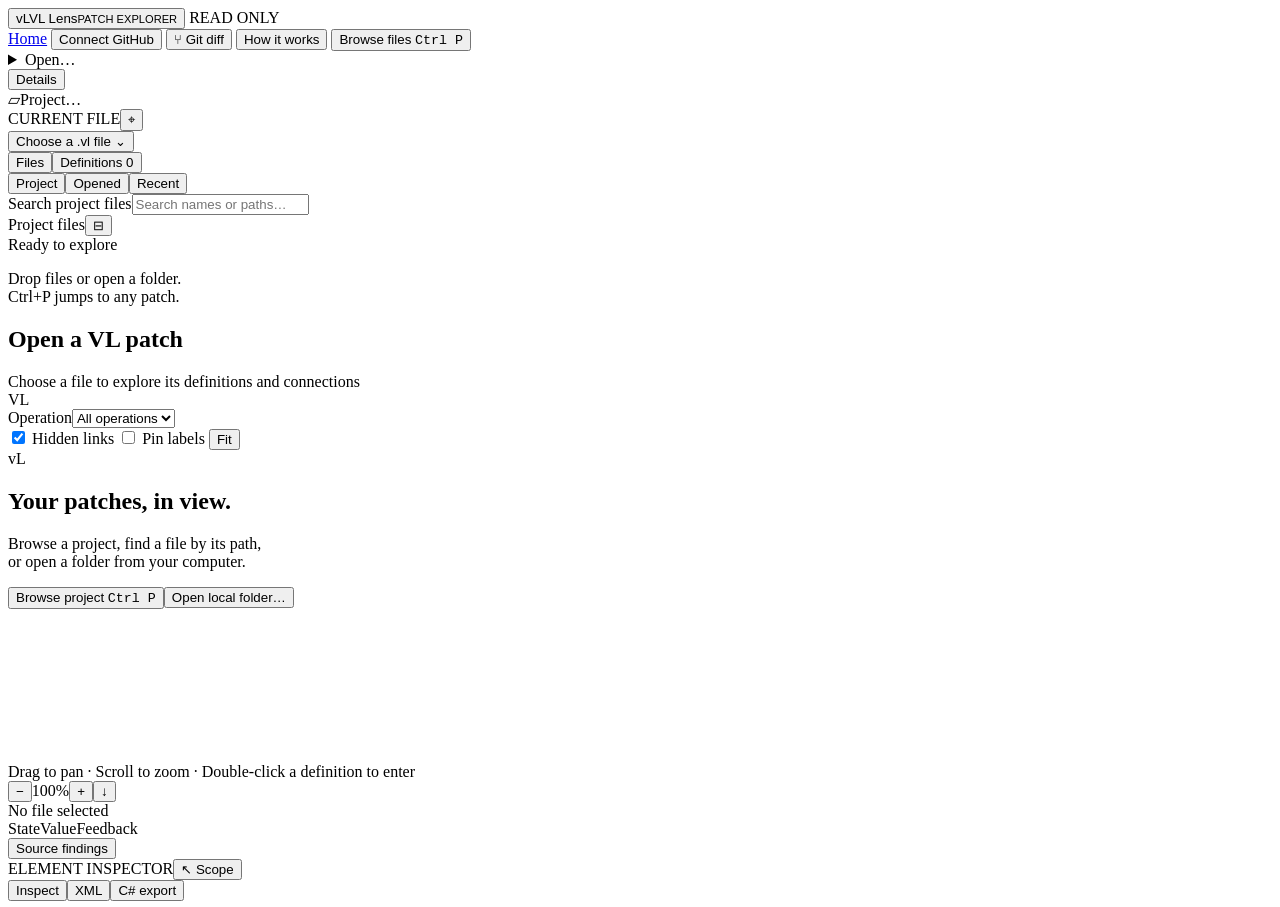
==== static/index.html @ 2247e5ef "Create standalone VL Lens web and desktop viewer" ====
<!doctype html>
<html lang="en">
<head>
  <meta charset="utf-8">
  <meta name="viewport" content="width=device-width,initial-scale=1">
  <meta name="description" content="Explore VL patches, saved graph layouts, operations and generated C# references locally.">
  <title>VL Lens · Patch explorer</title>
  <link rel="icon" href="data:image/svg+xml,%3Csvg xmlns='http://www.w3.org/2000/svg' viewBox='0 0 32 32'%3E%3Crect width='32' height='32' rx='8' fill='%237ee0b8'/%3E%3Cpath d='M7 10l6 13 5-13m3 0v13h5' fill='none' stroke='%23111d24' stroke-width='2.5'/%3E%3C/svg%3E">
  <link rel="stylesheet" href="/style.css">
  <script type="module" src="/app.mjs"></script>
</head>
<body>
  <header class="topbar">
    <button class="brand" id="browseToggle" title="Toggle document browser"><span class="brand-mark">vL</span><span>VL Lens<small>PATCH EXPLORER</small></span></button>
    <span class="local-badge" id="modeBadge">READ ONLY</span>
    <div class="top-actions">
      <a href="/" class="home-link" title="VL Lens home">Home</a>
      <button id="connectGitHub">Connect GitHub</button>
      <button id="gitToggle" aria-pressed="false">⑂ Git diff</button>
      <button id="aboutButton" class="quiet">How it works</button>
      <button id="quickOpenButton" class="primary">Browse files <kbd>Ctrl P</kbd></button>
      <details id="openMenu" class="open-menu"><summary>Open…</summary><div>
        <button id="uploadButton">Open files…</button><button id="folderButton">Open folder…</button><button id="refreshProject">Refresh project</button>
      </div></details>
      <input id="fileInput" type="file" accept=".vl" multiple hidden>
      <input id="folderInput" type="file" webkitdirectory multiple hidden>
      <button id="inspectorToggle" class="quiet" aria-pressed="true">Details</button>
    </div>
  </header>
  <div id="error" role="alert" hidden><span id="errorText"></span><button id="dismissError" aria-label="Dismiss error">×</button></div>
  <section id="gitBar" class="git-bar" aria-label="Git comparison" hidden>
    <div class="git-revisions">
      <label>Base<input id="gitBase" list="gitBaseOptions" value="HEAD" spellcheck="false" aria-label="Base revision"></label><span class="git-arrow">→</span>
      <label>Target<input id="gitTarget" list="gitTargetOptions" value="WORKTREE" spellcheck="false" aria-label="Target revision"></label>
      <datalist id="gitBaseOptions"></datalist><datalist id="gitTargetOptions"></datalist>
      <button id="gitCompare" class="primary">Compare</button><span id="gitResolved" class="git-resolved"></span>
    </div>
    <div class="git-options"><span id="gitSummary">Choose two snapshots</span><div class="toolbar-spacer"></div>
      <button id="gitBefore" aria-pressed="false">Before</button><button id="gitAfter" aria-pressed="true">After</button>
      <label class="check"><input id="gitRemoved" type="checkbox" checked> Show removals</label>
      <label class="check"><input id="gitIgnoreLayout" type="checkbox"> Ignore Bounds</label>
    </div>
  </section>
  <main class="workspace">
    <aside class="sidebar" aria-label="Patch browser">
      <section class="source-picker">
        <div class="workspace-label"><span>▱</span><span id="workspaceName">Project</span><span id="documentCount" class="count">…</span></div>
        <div class="current-file-label">CURRENT FILE<button id="revealFile" title="Reveal current file in folders" aria-label="Reveal current file">⌖</button></div>
        <button id="currentFileButton" class="current-file-button">Choose a .vl file <span>⌄</span></button>
        <div id="sourcePath" class="source-path"></div>
      </section>
      <section id="gitFiles" class="git-files" hidden><div class="section-heading"><span>Changed patches</span><span id="gitFileCount" class="count">0</span></div><div id="gitFileList"></div></section>
      <nav class="browser-tabs" aria-label="Browser view"><button id="browserTabFiles" aria-pressed="true">Files</button><button id="browserTabDefinitions" aria-pressed="false">Definitions <span id="definitionCount" class="count">0</span></button></nav>
      <section id="fileBrowserPanel" class="library-pane">
        <div class="file-sources" aria-label="File sources"><button data-file-source="project" aria-pressed="true">Project</button><button data-file-source="opened" aria-pressed="false">Opened</button><button data-file-source="recent" aria-pressed="false">Recent</button></div>
        <label class="sr-only" for="fileSearch">Search project files</label><input id="fileSearch" type="search" placeholder="Search names or paths…" autocomplete="off">
        <div class="library-context"><span id="fileContext">Project files</span><button id="collapseFolders" class="quiet" title="Collapse folders" aria-label="Collapse folders">⊟</button></div>
        <div id="fileTree" class="file-tree" aria-label="Project files"></div>
      </section>
      <section id="definitionPanel" class="definition-browser" hidden>
        <div class="section-heading"><span>Current document</span></div>
        <label class="sr-only" for="definitionSearch">Filter definitions</label>
        <input id="definitionSearch" type="search" placeholder="Filter definitions…" autocomplete="off">
        <div id="definitions" class="definition-list"></div>
      </section>
      <section class="sidebar-footer"><span class="status-dot"></span><span id="documentVersion">Ready to explore</span><p>Drop files or open a folder.<br>Ctrl+P jumps to any patch.</p></section>
    </aside>
    <section class="graph-panel" aria-label="Visual patch">
      <div class="graph-header">
        <div><div id="breadcrumbs" class="breadcrumbs"></div><h1 id="scopeTitle">Open a VL patch</h1><div id="scopeSubtitle" class="scope-subtitle">Choose a file to explore its definitions and connections</div></div>
        <div class="scope-kind" id="scopeKind">VL</div>
      </div>
      <div class="toolbar">
        <label for="operationSelect">Operation</label><select id="operationSelect"><option value="">All operations</option></select>
        <div class="toolbar-spacer"></div>
        <label class="check"><input type="checkbox" id="showHidden" checked> Hidden links</label>
        <label class="check"><input type="checkbox" id="showPins"> Pin labels</label>
        <button id="fitButton" title="Fit graph (F)">Fit</button>
      </div>
      <div id="canvas" class="canvas">
        <div id="welcome" class="welcome"><span class="welcome-symbol">vL</span><h2>Your patches, in view.</h2><p>Browse a project, find a file by its path,<br>or open a folder from your computer.</p><button id="welcomeBrowse" class="primary">Browse project <kbd>Ctrl P</kbd></button><button id="welcomeFolder">Open local folder…</button></div>
        <svg id="graph" tabindex="0" aria-label="Patch graph. Drag to pan, scroll to zoom. Press F to fit."></svg>
        <div id="operationNote" class="operation-note" hidden></div>
        <div id="emptyGraph" class="empty-graph" hidden>No visible graph in this scope.<br>Choose a definition from the browser.</div>
        <div class="canvas-help">Drag to pan <span>·</span> Scroll to zoom <span>·</span> Double-click a definition to enter</div>
        <div class="zoom-controls"><button id="zoomOut" aria-label="Zoom out">−</button><span id="zoomLevel">100%</span><button id="zoomIn" aria-label="Zoom in">+</button><button id="downloadSvg" title="Download this graph as SVG" aria-label="Download graph SVG">↓</button></div>
      </div>
      <footer class="graph-footer"><span id="graphStats">No file selected</span><div class="legend"><span class="legend-state">State</span><span class="legend-value">Value</span><span class="legend-feedback">Feedback</span></div><button id="findingsButton">Source findings</button></footer>
    </section>
    <aside class="inspector" aria-label="Element inspector">
      <div class="inspector-heading"><span class="eyebrow">ELEMENT INSPECTOR</span><button id="clearSelection" class="quiet" title="Inspect the current definition">↖ Scope</button></div>
      <div class="inspector-tabs"><button data-tab="inspect" aria-pressed="true">Inspect</button><button data-tab="xml" aria-pressed="false">XML</button><button data-tab="csharp" aria-pressed="false">C# export</button><button id="diffTab" data-tab="diff" aria-pressed="false" hidden>Diff</button></div>
      <div id="inspectorContent" class="inspector-content"></div>
    </aside>
  </main>
  <div id="dropOverlay" hidden><div>Open a patch<span>Drop .vl files to inspect their graph</span></div></div>
  <dialog id="repositoryDialog" class="repository-dialog">
    <button class="dialog-close" aria-label="Close dialog">×</button>
    <span class="eyebrow">GITHUB SNAPSHOTS</span><h2>Open a repository.</h2>
    <p>Browse VL files in any public GitHub repository. Choose a branch, tag or commit, then compare immutable snapshots.</p>
    <form id="repositoryForm"><label for="repositoryInput">Repository</label><input id="repositoryInput" placeholder="owner/repository or https://github.com/…" required autocomplete="off" spellcheck="false">
    <label for="repositoryRef">Branch, tag or commit <span class="muted">optional</span></label><input id="repositoryRef" placeholder="Default branch" spellcheck="false">
    <p id="repositoryError" role="alert"></p><button class="primary" type="submit">Open repository →</button><button id="localProject" type="button">Return to local files</button></form>
    <p class="muted">Public repositories only. No GitHub sign-in or token is needed in your browser.</p>
  </dialog>
  <dialog id="quickOpen" class="quick-open" aria-label="Find a VL file">
    <div class="quick-heading"><span id="quickWorkspace">Project</span><button id="closeQuick" aria-label="Close file picker">Esc</button></div>
    <div class="quick-search"><span>⌕</span><input id="quickSearch" role="combobox" aria-label="Find a VL file" aria-controls="quickResults" aria-expanded="true" aria-autocomplete="list" placeholder="Find a VL file… Name, folder or path" autocomplete="off" spellcheck="false"></div>
    <div id="quickError" class="quick-error" role="alert" hidden></div>
    <div class="quick-sources"><button data-quick-source="project" aria-pressed="true">Project</button><button data-quick-source="opened" aria-pressed="false">Opened files</button><button data-quick-source="recent" aria-pressed="false">Recent</button><span id="quickResultCount"></span></div>
    <div id="quickResults" class="quick-results" role="listbox" aria-label="Matching files"></div>
    <footer><span>↑ ↓ Navigate <span>↵ Open</span> Esc Close</span><button id="quickFiles">Open files…</button><button id="quickFolder">Open folder…</button></footer>
  </dialog>
  <dialog id="aboutDialog"><button class="dialog-close" aria-label="Close dialog">×</button><span class="eyebrow">A DIFFERENT VIEW OF YOUR PATCH</span><h2>Follow the graph.<br>Keep the context.</h2><p>VL Lens reads saved VL XML and draws its nodes, pins, pads, links and nested regions. Use the document browser or drop your own .vl files.</p><div class="about-grid"><div><b>Explore</b><p>Enter definitions, choose operations, inspect defaults and trace hidden or feedback links.</p></div><div><b>Correlate</b><p>See original XML line excerpts and matching attributes or contexts in this repository’s C# export.</p></div></div><p class="notice">This is a structural viewer, not gamma’s compiler or runtime. Node labels and pins are approximated from saved XML. Operation connectivity is not an execution schedule; type and dependency hints are not verified resolutions.</p><p id="privacyNote" class="muted">Opened files are parsed by the viewer server. There are no save, compile or execution actions.</p></dialog>
  <dialog id="findingsDialog"><button class="dialog-close" aria-label="Close dialog">×</button><h2>Source findings</h2><div id="findingsContent"></div></dialog>
</body>
</html>
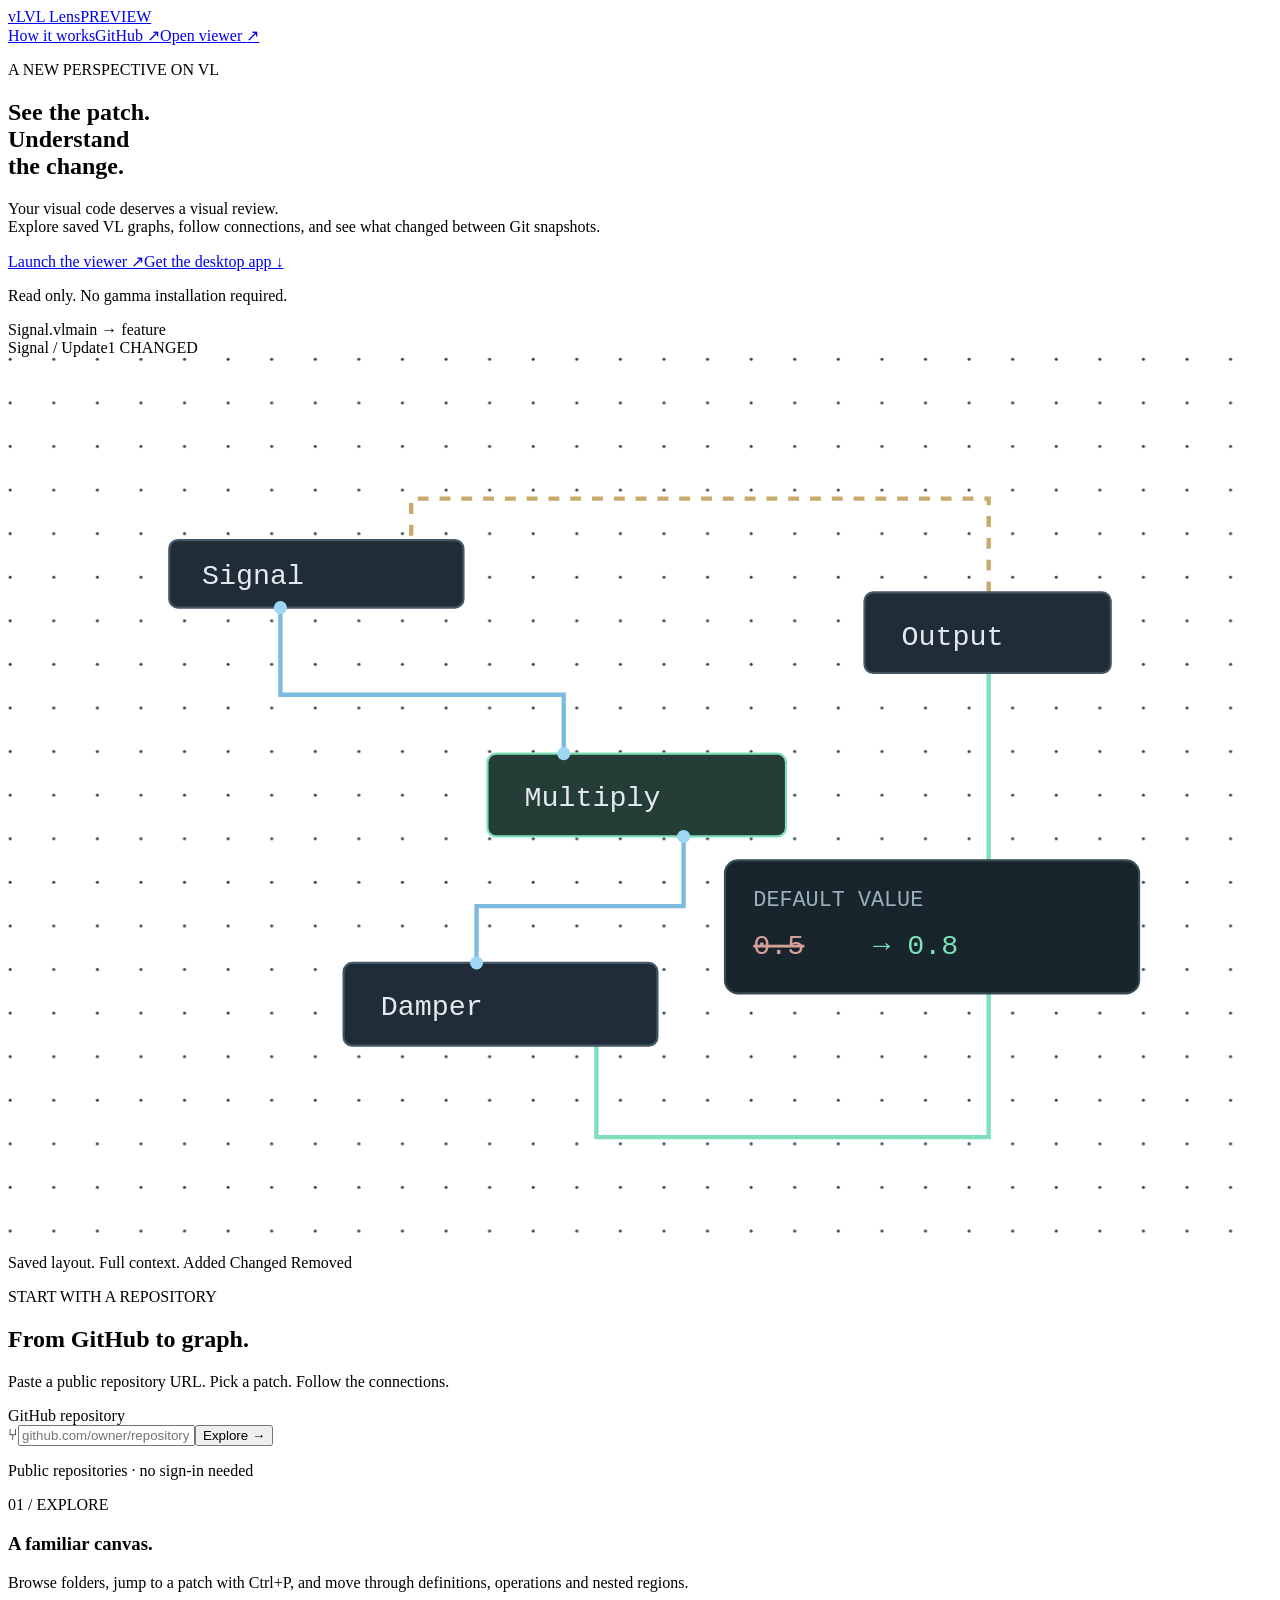
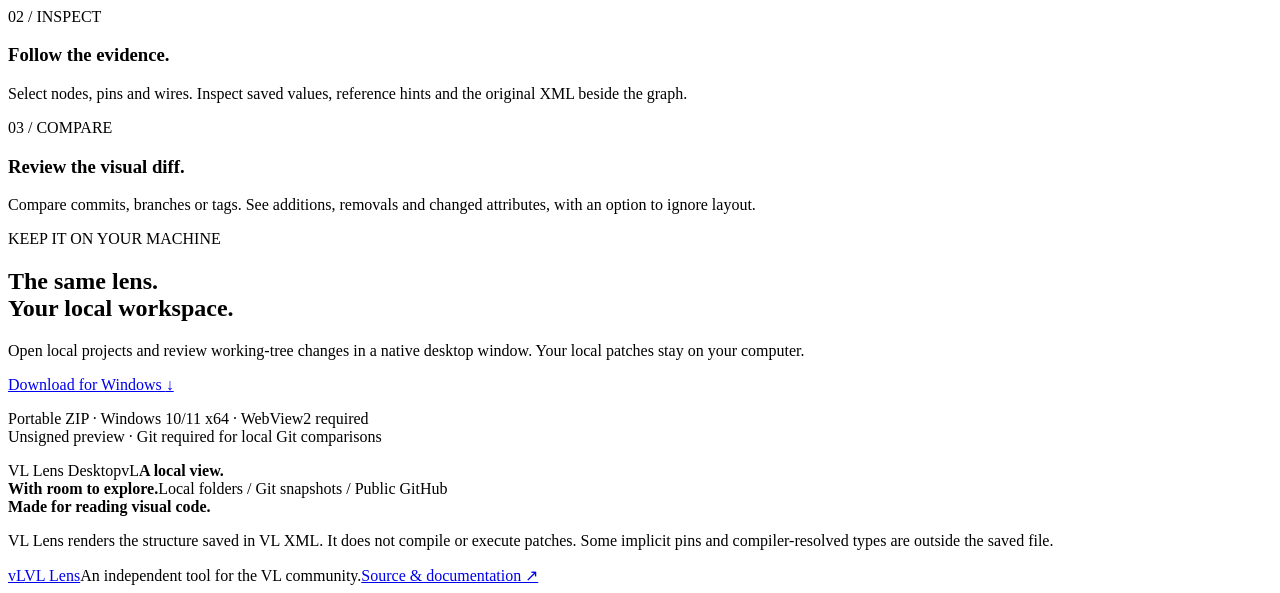
==== commit e6541c36: "Verify Vercel routes and package first Windows release" ====
--- a/static/index.html
+++ b/static/index.html
@@ -1,117 +1,54 @@
 <!doctype html>
 <html lang="en">
 <head>
-  <meta charset="utf-8">
-  <meta name="viewport" content="width=device-width,initial-scale=1">
-  <meta name="description" content="Explore VL patches, saved graph layouts, operations and generated C# references locally.">
-  <title>VL Lens · Patch explorer</title>
-  <link rel="icon" href="data:image/svg+xml,%3Csvg xmlns='http://www.w3.org/2000/svg' viewBox='0 0 32 32'%3E%3Crect width='32' height='32' rx='8' fill='%237ee0b8'/%3E%3Cpath d='M7 10l6 13 5-13m3 0v13h5' fill='none' stroke='%23111d24' stroke-width='2.5'/%3E%3C/svg%3E">
-  <link rel="stylesheet" href="/style.css">
-  <script type="module" src="/app.mjs"></script>
+  <meta charset="utf-8"><meta name="viewport" content="width=device-width,initial-scale=1">
+  <title>VL Lens — A clear view of your patches</title>
+  <meta name="description" content="Explore VL graphs, inspect saved XML and review visual Git diffs. Open public GitHub repositories in your browser or download VL Lens for Windows.">
+  <link rel="stylesheet" href="/landing.css"><script type="module" src="/landing.mjs"></script>
+  <link rel="icon" href="data:image/svg+xml,%3Csvg xmlns='http://www.w3.org/2000/svg' viewBox='0 0 32 32'%3E%3Crect width='32' height='32' rx='8' fill='%237ee0b8'/%3E%3Ctext x='5' y='23' font-size='22' fill='%23111d24'%3EvL%3C/text%3E%3C/svg%3E">
 </head>
 <body>
-  <header class="topbar">
-    <button class="brand" id="browseToggle" title="Toggle document browser"><span class="brand-mark">vL</span><span>VL Lens<small>PATCH EXPLORER</small></span></button>
-    <span class="local-badge" id="modeBadge">READ ONLY</span>
-    <div class="top-actions">
-      <a href="/" class="home-link" title="VL Lens home">Home</a>
-      <button id="connectGitHub">Connect GitHub</button>
-      <button id="gitToggle" aria-pressed="false">⑂ Git diff</button>
-      <button id="aboutButton" class="quiet">How it works</button>
-      <button id="quickOpenButton" class="primary">Browse files <kbd>Ctrl P</kbd></button>
-      <details id="openMenu" class="open-menu"><summary>Open…</summary><div>
-        <button id="uploadButton">Open files…</button><button id="folderButton">Open folder…</button><button id="refreshProject">Refresh project</button>
-      </div></details>
-      <input id="fileInput" type="file" accept=".vl" multiple hidden>
-      <input id="folderInput" type="file" webkitdirectory multiple hidden>
-      <button id="inspectorToggle" class="quiet" aria-pressed="true">Details</button>
-    </div>
-  </header>
-  <div id="error" role="alert" hidden><span id="errorText"></span><button id="dismissError" aria-label="Dismiss error">×</button></div>
-  <section id="gitBar" class="git-bar" aria-label="Git comparison" hidden>
-    <div class="git-revisions">
-      <label>Base<input id="gitBase" list="gitBaseOptions" value="HEAD" spellcheck="false" aria-label="Base revision"></label><span class="git-arrow">→</span>
-      <label>Target<input id="gitTarget" list="gitTargetOptions" value="WORKTREE" spellcheck="false" aria-label="Target revision"></label>
-      <datalist id="gitBaseOptions"></datalist><datalist id="gitTargetOptions"></datalist>
-      <button id="gitCompare" class="primary">Compare</button><span id="gitResolved" class="git-resolved"></span>
-    </div>
-    <div class="git-options"><span id="gitSummary">Choose two snapshots</span><div class="toolbar-spacer"></div>
-      <button id="gitBefore" aria-pressed="false">Before</button><button id="gitAfter" aria-pressed="true">After</button>
-      <label class="check"><input id="gitRemoved" type="checkbox" checked> Show removals</label>
-      <label class="check"><input id="gitIgnoreLayout" type="checkbox"> Ignore Bounds</label>
-    </div>
-  </section>
-  <main class="workspace">
-    <aside class="sidebar" aria-label="Patch browser">
-      <section class="source-picker">
-        <div class="workspace-label"><span>▱</span><span id="workspaceName">Project</span><span id="documentCount" class="count">…</span></div>
-        <div class="current-file-label">CURRENT FILE<button id="revealFile" title="Reveal current file in folders" aria-label="Reveal current file">⌖</button></div>
-        <button id="currentFileButton" class="current-file-button">Choose a .vl file <span>⌄</span></button>
-        <div id="sourcePath" class="source-path"></div>
-      </section>
-      <section id="gitFiles" class="git-files" hidden><div class="section-heading"><span>Changed patches</span><span id="gitFileCount" class="count">0</span></div><div id="gitFileList"></div></section>
-      <nav class="browser-tabs" aria-label="Browser view"><button id="browserTabFiles" aria-pressed="true">Files</button><button id="browserTabDefinitions" aria-pressed="false">Definitions <span id="definitionCount" class="count">0</span></button></nav>
-      <section id="fileBrowserPanel" class="library-pane">
-        <div class="file-sources" aria-label="File sources"><button data-file-source="project" aria-pressed="true">Project</button><button data-file-source="opened" aria-pressed="false">Opened</button><button data-file-source="recent" aria-pressed="false">Recent</button></div>
-        <label class="sr-only" for="fileSearch">Search project files</label><input id="fileSearch" type="search" placeholder="Search names or paths…" autocomplete="off">
-        <div class="library-context"><span id="fileContext">Project files</span><button id="collapseFolders" class="quiet" title="Collapse folders" aria-label="Collapse folders">⊟</button></div>
-        <div id="fileTree" class="file-tree" aria-label="Project files"></div>
-      </section>
-      <section id="definitionPanel" class="definition-browser" hidden>
-        <div class="section-heading"><span>Current document</span></div>
-        <label class="sr-only" for="definitionSearch">Filter definitions</label>
-        <input id="definitionSearch" type="search" placeholder="Filter definitions…" autocomplete="off">
-        <div id="definitions" class="definition-list"></div>
-      </section>
-      <section class="sidebar-footer"><span class="status-dot"></span><span id="documentVersion">Ready to explore</span><p>Drop files or open a folder.<br>Ctrl+P jumps to any patch.</p></section>
-    </aside>
-    <section class="graph-panel" aria-label="Visual patch">
-      <div class="graph-header">
-        <div><div id="breadcrumbs" class="breadcrumbs"></div><h1 id="scopeTitle">Open a VL patch</h1><div id="scopeSubtitle" class="scope-subtitle">Choose a file to explore its definitions and connections</div></div>
-        <div class="scope-kind" id="scopeKind">VL</div>
+  <nav class="nav"><a href="/" class="wordmark"><span class="mark">vL</span>VL Lens<span class="preview-label">PREVIEW</span></a>
+    <div><a href="#workflow">How it works</a><a href="https://github.com/domjancik/vl-lens">GitHub ↗</a><a href="/viewer" class="button small">Open viewer <span>↗</span></a></div>
+  </nav>
+  <main>
+    <section class="hero">
+      <div class="hero-copy"><p class="eyebrow"><span class="status"></span> A NEW PERSPECTIVE ON VL</p>
+        <h1>See the patch.<br><span>Understand<br>the change.</span></h1>
+        <p class="lead">Your visual code deserves a visual review.<br>Explore saved VL graphs, follow connections, and see what changed between Git snapshots.</p>
+        <div class="hero-actions"><a href="/viewer" class="button primary">Launch the viewer <span>↗</span></a><a href="#download" class="text-link">Get the desktop app ↓</a></div>
+        <p class="fine">Read only. No gamma installation required.</p>
       </div>
-      <div class="toolbar">
-        <label for="operationSelect">Operation</label><select id="operationSelect"><option value="">All operations</option></select>
-        <div class="toolbar-spacer"></div>
-        <label class="check"><input type="checkbox" id="showHidden" checked> Hidden links</label>
-        <label class="check"><input type="checkbox" id="showPins"> Pin labels</label>
-        <button id="fitButton" title="Fit graph (F)">Fit</button>
+      <div class="graph-preview" aria-label="Illustration of a VL graph with a highlighted changed node">
+        <div class="preview-title"><span><span class="mini-dot"></span> Signal.vl</span><span class="snapshot">main <span>→</span> feature</span></div>
+        <div class="preview-toolbar"><span>Signal / Update</span><span class="change-badge">1 CHANGED</span></div>
+        <svg viewBox="0 0 580 410" role="img" aria-label="A signal flows through Multiply and Damper nodes to an output">
+          <defs><pattern id="grid" width="20" height="20" patternUnits="userSpaceOnUse"><circle cx="1" cy="1" r="0.7" fill="#354149"/></pattern></defs>
+          <rect width="580" height="410" fill="url(#grid)"/>
+          <g fill="none" stroke-width="2"><path d="M125 115V155H255V182" stroke="#7cbae0"/><path d="M310 220V252H215V278" stroke="#7cbae0"/><path d="M270 316V358H450V145" stroke="#7ee0b8"/><path d="M450 108V65H185V107" stroke="#c6ab6a" stroke-dasharray="5 5"/></g>
+          <g font-family="ui-monospace, monospace" font-size="13">
+            <rect x="74" y="84" width="135" height="31" rx="4" fill="#202d38" stroke="#455765"/><text x="89" y="104" fill="#e4eaed">Signal</text>
+            <rect x="220" y="182" width="137" height="38" rx="4" fill="#243d36" stroke="#7ee0b8"/><text x="237" y="206" fill="#e4eaed">Multiply</text>
+            <rect x="154" y="278" width="144" height="38" rx="4" fill="#202d38" stroke="#455765"/><text x="171" y="302" fill="#e4eaed">Damper</text>
+            <rect x="393" y="108" width="113" height="37" rx="4" fill="#202d38" stroke="#455765"/><text x="410" y="132" fill="#e4eaed">Output</text>
+            <rect x="329" y="231" width="190" height="61" rx="6" fill="#18252c" stroke="#364b52"/><text x="342" y="252" font-size="10" fill="#99b1b8">DEFAULT VALUE</text><text x="342" y="274" fill="#d6a09a" text-decoration="line-through">0.5</text><text x="397" y="274" fill="#7ee0b8">→ 0.8</text>
+          </g><g fill="#9ed7f3"><circle cx="125" cy="115" r="3"/><circle cx="255" cy="182" r="3"/><circle cx="310" cy="220" r="3"/><circle cx="215" cy="278" r="3"/></g>
+        </svg>
+        <div class="preview-bottom"><span>Saved layout. Full context.</span><span><i></i> Added <i></i> Changed <i></i> Removed</span></div>
       </div>
-      <div id="canvas" class="canvas">
-        <div id="welcome" class="welcome"><span class="welcome-symbol">vL</span><h2>Your patches, in view.</h2><p>Browse a project, find a file by its path,<br>or open a folder from your computer.</p><button id="welcomeBrowse" class="primary">Browse project <kbd>Ctrl P</kbd></button><button id="welcomeFolder">Open local folder…</button></div>
-        <svg id="graph" tabindex="0" aria-label="Patch graph. Drag to pan, scroll to zoom. Press F to fit."></svg>
-        <div id="operationNote" class="operation-note" hidden></div>
-        <div id="emptyGraph" class="empty-graph" hidden>No visible graph in this scope.<br>Choose a definition from the browser.</div>
-        <div class="canvas-help">Drag to pan <span>·</span> Scroll to zoom <span>·</span> Double-click a definition to enter</div>
-        <div class="zoom-controls"><button id="zoomOut" aria-label="Zoom out">−</button><span id="zoomLevel">100%</span><button id="zoomIn" aria-label="Zoom in">+</button><button id="downloadSvg" title="Download this graph as SVG" aria-label="Download graph SVG">↓</button></div>
-      </div>
-      <footer class="graph-footer"><span id="graphStats">No file selected</span><div class="legend"><span class="legend-state">State</span><span class="legend-value">Value</span><span class="legend-feedback">Feedback</span></div><button id="findingsButton">Source findings</button></footer>
     </section>
-    <aside class="inspector" aria-label="Element inspector">
-      <div class="inspector-heading"><span class="eyebrow">ELEMENT INSPECTOR</span><button id="clearSelection" class="quiet" title="Inspect the current definition">↖ Scope</button></div>
-      <div class="inspector-tabs"><button data-tab="inspect" aria-pressed="true">Inspect</button><button data-tab="xml" aria-pressed="false">XML</button><button data-tab="csharp" aria-pressed="false">C# export</button><button id="diffTab" data-tab="diff" aria-pressed="false" hidden>Diff</button></div>
-      <div id="inspectorContent" class="inspector-content"></div>
-    </aside>
+    <section class="connect-section" aria-labelledby="connect-title">
+      <div><p class="eyebrow">START WITH A REPOSITORY</p><h2 id="connect-title">From GitHub to graph.</h2><p>Paste a public repository URL. Pick a patch. Follow the connections.</p></div>
+      <form id="landingRepository"><label class="sr-only" for="repository">GitHub repository</label><div class="repository-field"><span>⑂</span><input id="repository" placeholder="github.com/owner/repository" required spellcheck="false" autocomplete="off"><button type="submit">Explore →</button></div><p id="repositoryError" role="alert">Public repositories · no sign-in needed</p></form>
+    </section>
+    <section id="workflow" class="features">
+      <article><span class="feature-number">01 / EXPLORE</span><h3>A familiar canvas.</h3><p>Browse folders, jump to a patch with Ctrl+P, and move through definitions, operations and nested regions.</p></article>
+      <article><span class="feature-number">02 / INSPECT</span><h3>Follow the evidence.</h3><p>Select nodes, pins and wires. Inspect saved values, reference hints and the original XML beside the graph.</p></article>
+      <article><span class="feature-number">03 / COMPARE</span><h3>Review the visual diff.</h3><p>Compare commits, branches or tags. See additions, removals and changed attributes, with an option to ignore layout.</p></article>
+    </section>
+    <section id="download" class="download-section"><div><p class="eyebrow">KEEP IT ON YOUR MACHINE</p><h2>The same lens.<br>Your local workspace.</h2><p>Open local projects and review working-tree changes in a native desktop window. Your local patches stay on your computer.</p><a class="button primary" href="https://github.com/domjancik/vl-lens/releases/latest/download/VL-Lens-Windows-x64.zip">Download for Windows <span>↓</span></a><p class="fine">Portable ZIP · Windows 10/11 x64 · WebView2 required<br>Unsigned preview · Git required for local Git comparisons</p></div><div class="desktop-card"><span class="desktop-title"><i></i><i></i><i></i>VL Lens Desktop</span><span class="desktop-icon">vL</span><strong>A local view.<br>With room to explore.</strong><span>Local folders / Git snapshots / Public GitHub</span></div></section>
+    <section class="scope-note"><b>Made for reading visual code.</b><p>VL Lens renders the structure saved in VL XML. It does not compile or execute patches. Some implicit pins and compiler-resolved types are outside the saved file.</p></section>
   </main>
-  <div id="dropOverlay" hidden><div>Open a patch<span>Drop .vl files to inspect their graph</span></div></div>
-  <dialog id="repositoryDialog" class="repository-dialog">
-    <button class="dialog-close" aria-label="Close dialog">×</button>
-    <span class="eyebrow">GITHUB SNAPSHOTS</span><h2>Open a repository.</h2>
-    <p>Browse VL files in any public GitHub repository. Choose a branch, tag or commit, then compare immutable snapshots.</p>
-    <form id="repositoryForm"><label for="repositoryInput">Repository</label><input id="repositoryInput" placeholder="owner/repository or https://github.com/…" required autocomplete="off" spellcheck="false">
-    <label for="repositoryRef">Branch, tag or commit <span class="muted">optional</span></label><input id="repositoryRef" placeholder="Default branch" spellcheck="false">
-    <p id="repositoryError" role="alert"></p><button class="primary" type="submit">Open repository →</button><button id="localProject" type="button">Return to local files</button></form>
-    <p class="muted">Public repositories only. No GitHub sign-in or token is needed in your browser.</p>
-  </dialog>
-  <dialog id="quickOpen" class="quick-open" aria-label="Find a VL file">
-    <div class="quick-heading"><span id="quickWorkspace">Project</span><button id="closeQuick" aria-label="Close file picker">Esc</button></div>
-    <div class="quick-search"><span>⌕</span><input id="quickSearch" role="combobox" aria-label="Find a VL file" aria-controls="quickResults" aria-expanded="true" aria-autocomplete="list" placeholder="Find a VL file… Name, folder or path" autocomplete="off" spellcheck="false"></div>
-    <div id="quickError" class="quick-error" role="alert" hidden></div>
-    <div class="quick-sources"><button data-quick-source="project" aria-pressed="true">Project</button><button data-quick-source="opened" aria-pressed="false">Opened files</button><button data-quick-source="recent" aria-pressed="false">Recent</button><span id="quickResultCount"></span></div>
-    <div id="quickResults" class="quick-results" role="listbox" aria-label="Matching files"></div>
-    <footer><span>↑ ↓ Navigate <span>↵ Open</span> Esc Close</span><button id="quickFiles">Open files…</button><button id="quickFolder">Open folder…</button></footer>
-  </dialog>
-  <dialog id="aboutDialog"><button class="dialog-close" aria-label="Close dialog">×</button><span class="eyebrow">A DIFFERENT VIEW OF YOUR PATCH</span><h2>Follow the graph.<br>Keep the context.</h2><p>VL Lens reads saved VL XML and draws its nodes, pins, pads, links and nested regions. Use the document browser or drop your own .vl files.</p><div class="about-grid"><div><b>Explore</b><p>Enter definitions, choose operations, inspect defaults and trace hidden or feedback links.</p></div><div><b>Correlate</b><p>See original XML line excerpts and matching attributes or contexts in this repository’s C# export.</p></div></div><p class="notice">This is a structural viewer, not gamma’s compiler or runtime. Node labels and pins are approximated from saved XML. Operation connectivity is not an execution schedule; type and dependency hints are not verified resolutions.</p><p id="privacyNote" class="muted">Opened files are parsed by the viewer server. There are no save, compile or execution actions.</p></dialog>
-  <dialog id="findingsDialog"><button class="dialog-close" aria-label="Close dialog">×</button><h2>Source findings</h2><div id="findingsContent"></div></dialog>
+  <footer><a href="/" class="wordmark"><span class="mark">vL</span>VL Lens</a><span>An independent tool for the VL community.</span><a href="https://github.com/domjancik/vl-lens">Source & documentation ↗</a></footer>
 </body>
 </html>
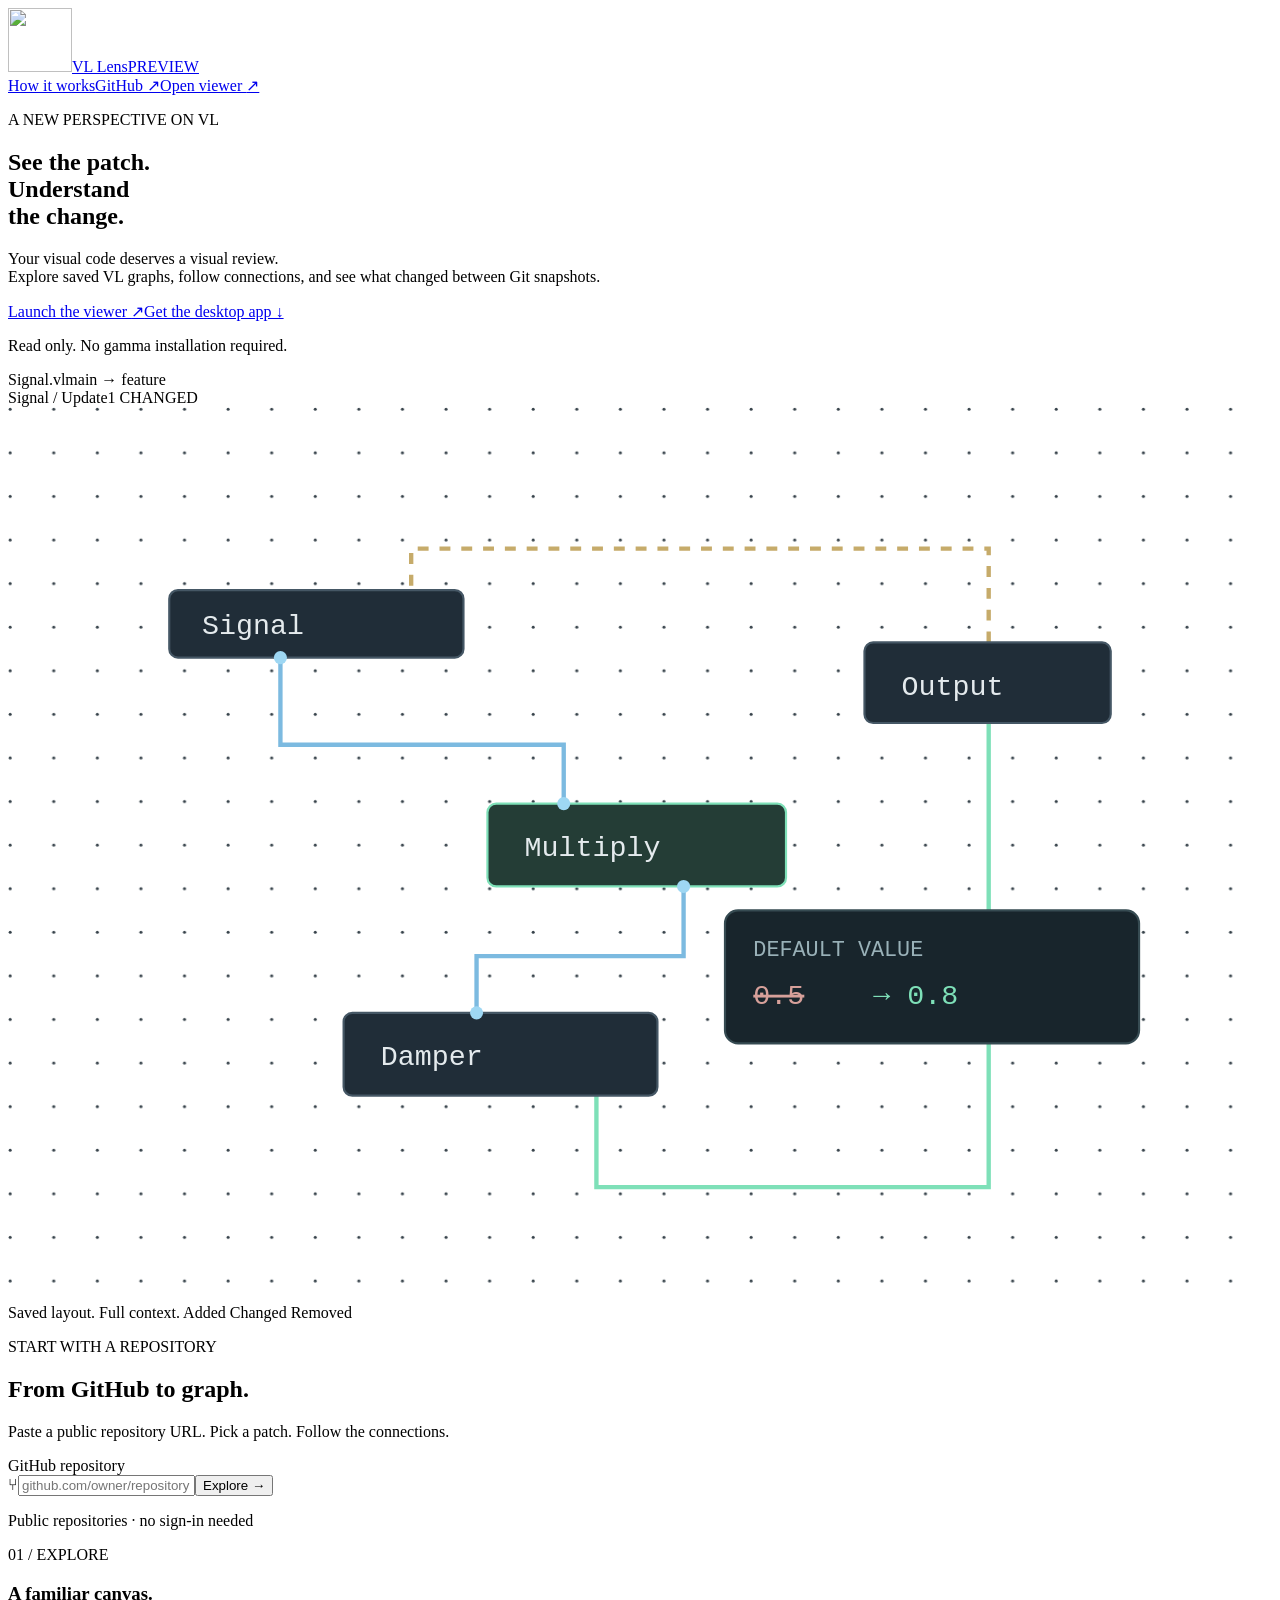
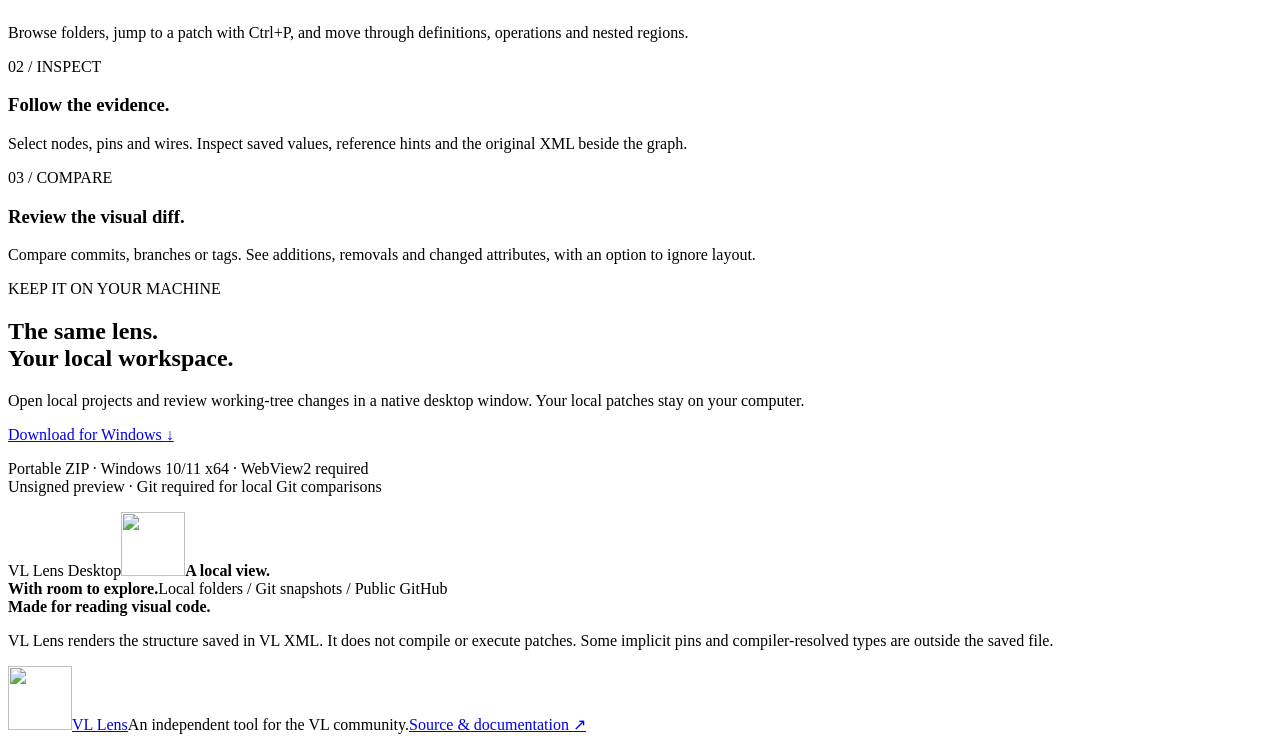
==== commit 53ace4d9: "Redesign VL identity as an uppercase monogram inside a lens" ====
--- a/static/index.html
+++ b/static/index.html
@@ -5,10 +5,10 @@
   <title>VL Lens — A clear view of your patches</title>
   <meta name="description" content="Explore VL graphs, inspect saved XML and review visual Git diffs. Open public GitHub repositories in your browser or download VL Lens for Windows.">
   <link rel="stylesheet" href="/landing.css"><script type="module" src="/landing.mjs"></script>
-  <link rel="icon" href="data:image/svg+xml,%3Csvg xmlns='http://www.w3.org/2000/svg' viewBox='0 0 32 32'%3E%3Crect width='32' height='32' rx='8' fill='%237ee0b8'/%3E%3Ctext x='5' y='23' font-size='22' fill='%23111d24'%3EvL%3C/text%3E%3C/svg%3E">
+  <link rel="icon" type="image/svg+xml" href="/logo.svg">
 </head>
 <body>
-  <nav class="nav"><a href="/" class="wordmark"><span class="mark">vL</span>VL Lens<span class="preview-label">PREVIEW</span></a>
+  <nav class="nav"><a href="/" class="wordmark"><span class="mark"><img class="vl-logo" src="/logo.svg" alt="" width="64" height="64"></span>VL Lens<span class="preview-label">PREVIEW</span></a>
     <div><a href="#workflow">How it works</a><a href="https://github.com/domjancik/vl-lens">GitHub ↗</a><a href="/viewer" class="button small">Open viewer <span>↗</span></a></div>
   </nav>
   <main>
@@ -46,9 +46,9 @@
       <article><span class="feature-number">02 / INSPECT</span><h3>Follow the evidence.</h3><p>Select nodes, pins and wires. Inspect saved values, reference hints and the original XML beside the graph.</p></article>
       <article><span class="feature-number">03 / COMPARE</span><h3>Review the visual diff.</h3><p>Compare commits, branches or tags. See additions, removals and changed attributes, with an option to ignore layout.</p></article>
     </section>
-    <section id="download" class="download-section"><div><p class="eyebrow">KEEP IT ON YOUR MACHINE</p><h2>The same lens.<br>Your local workspace.</h2><p>Open local projects and review working-tree changes in a native desktop window. Your local patches stay on your computer.</p><a class="button primary" href="https://github.com/domjancik/vl-lens/releases/latest/download/VL-Lens-Windows-x64.zip">Download for Windows <span>↓</span></a><p class="fine">Portable ZIP · Windows 10/11 x64 · WebView2 required<br>Unsigned preview · Git required for local Git comparisons</p></div><div class="desktop-card"><span class="desktop-title"><i></i><i></i><i></i>VL Lens Desktop</span><span class="desktop-icon">vL</span><strong>A local view.<br>With room to explore.</strong><span>Local folders / Git snapshots / Public GitHub</span></div></section>
+    <section id="download" class="download-section"><div><p class="eyebrow">KEEP IT ON YOUR MACHINE</p><h2>The same lens.<br>Your local workspace.</h2><p>Open local projects and review working-tree changes in a native desktop window. Your local patches stay on your computer.</p><a class="button primary" href="https://github.com/domjancik/vl-lens/releases/latest/download/VL-Lens-Windows-x64.zip">Download for Windows <span>↓</span></a><p class="fine">Portable ZIP · Windows 10/11 x64 · WebView2 required<br>Unsigned preview · Git required for local Git comparisons</p></div><div class="desktop-card"><span class="desktop-title"><i></i><i></i><i></i>VL Lens Desktop</span><span class="desktop-icon"><img class="vl-logo" src="/logo.svg" alt="" width="64" height="64"></span><strong>A local view.<br>With room to explore.</strong><span>Local folders / Git snapshots / Public GitHub</span></div></section>
     <section class="scope-note"><b>Made for reading visual code.</b><p>VL Lens renders the structure saved in VL XML. It does not compile or execute patches. Some implicit pins and compiler-resolved types are outside the saved file.</p></section>
   </main>
-  <footer><a href="/" class="wordmark"><span class="mark">vL</span>VL Lens</a><span>An independent tool for the VL community.</span><a href="https://github.com/domjancik/vl-lens">Source & documentation ↗</a></footer>
+  <footer><a href="/" class="wordmark"><span class="mark"><img class="vl-logo" src="/logo.svg" alt="" width="64" height="64"></span>VL Lens</a><span>An independent tool for the VL community.</span><a href="https://github.com/domjancik/vl-lens">Source & documentation ↗</a></footer>
 </body>
 </html>
